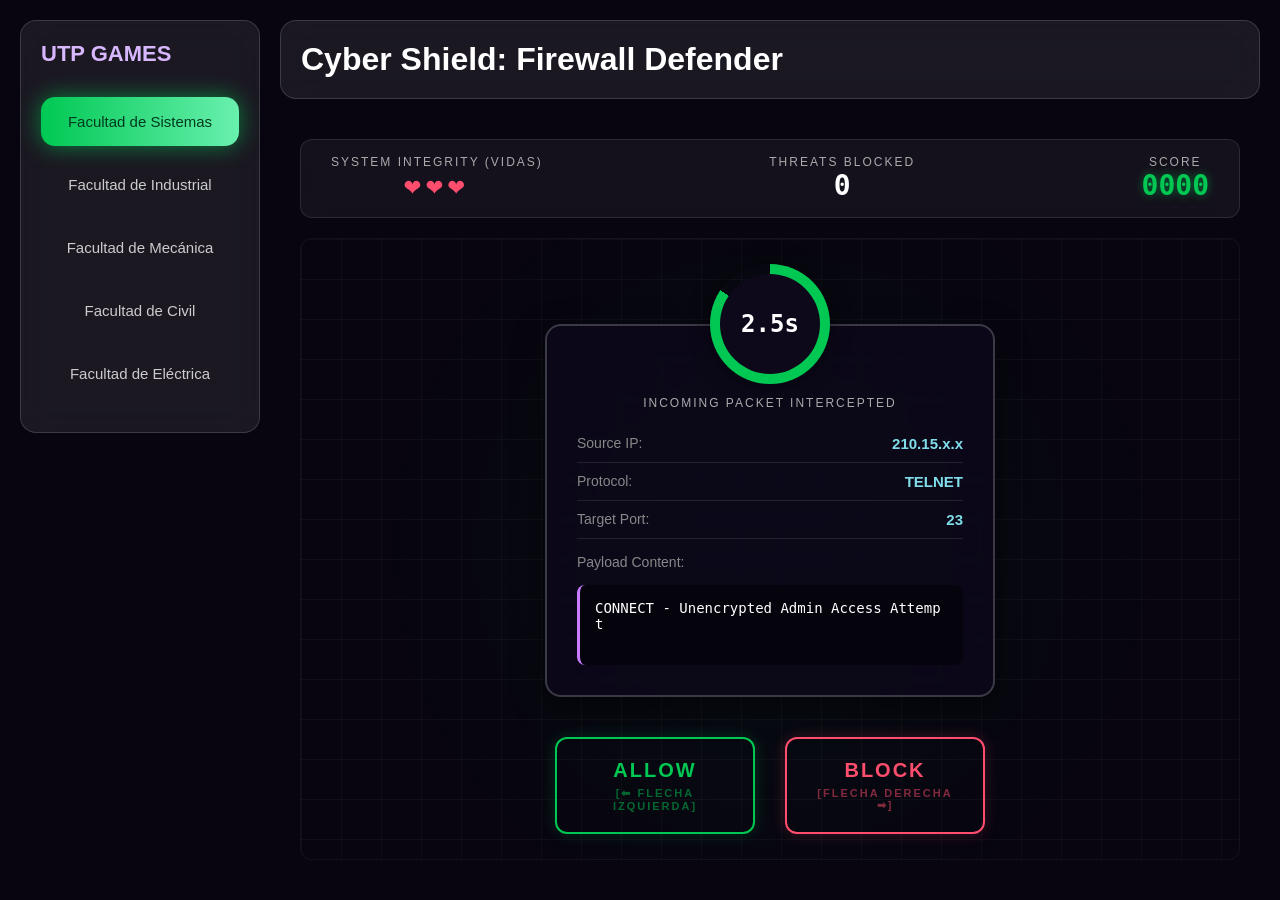
==== public/pages/sistemas/cyber_game.html @ 543fe192 "All 4 games functional." ====
<!doctype html>
<html lang="es">
  <head>
    <meta charset="UTF-8" />
    <title>Cyber Shield - UTP GAMES</title>
    <link rel="stylesheet" href="../../styles.css" />
    <script src="../../components/sidebar.js" defer></script>

    <style>
      /* Estructura Base */
      .app {
        display: flex;
        height: 100vh;
        width: 100vw;
        overflow: hidden;
        background: #080510;
      }

      .cyber-layout {
        display: flex;
        flex-direction: column;
        flex: 1;
        padding: 20px;
        gap: 20px;
        height: calc(100% - 85px);
      }

      /* Panel de Estadísticas Superior */
      .stats-panel {
        display: flex;
        justify-content: space-between;
        align-items: center;
        background: rgba(255, 255, 255, 0.05);
        border: 1px solid rgba(255, 255, 255, 0.1);
        border-radius: 12px;
        padding: 15px 30px;
        backdrop-filter: blur(10px);
      }

      .stat-box {
        text-align: center;
      }
      .stat-label {
        font-size: 12px;
        color: #aaa;
        text-transform: uppercase;
        letter-spacing: 2px;
      }
      .stat-value {
        font-size: 28px;
        font-weight: bold;
        font-family: "Consolas", monospace;
      }

      .lives {
        color: #ff4d6d;
        letter-spacing: 5px;
      }
      .score {
        color: #00c853;
        text-shadow: 0 0 10px rgba(0, 200, 83, 0.5);
      }

      /* Arena Central */
      .arena {
        flex: 1;
        display: flex;
        flex-direction: column;
        align-items: center;
        justify-content: center;
        background: radial-gradient(
          circle at center,
          rgba(0, 200, 83, 0.05) 0%,
          transparent 70%
        );
        border: 1px solid rgba(255, 255, 255, 0.05);
        border-radius: 12px;
        position: relative;
        overflow: hidden;
      }

      /* Líneas de red de fondo (decorativo) */
      .grid-bg {
        position: absolute;
        width: 100%;
        height: 100%;
        background-image:
          linear-gradient(rgba(255, 255, 255, 0.03) 1px, transparent 1px),
          linear-gradient(90deg, rgba(255, 255, 255, 0.03) 1px, transparent 1px);
        background-size: 40px 40px;
        z-index: 0;
      }

      /* Temporizador Circular */
      .timer-container {
        position: relative;
        width: 120px;
        height: 120px;
        border-radius: 50%;
        /* El conic-gradient se actualiza vía JS para el efecto de reloj */
        background: conic-gradient(#00c853 100%, transparent 0);
        display: flex;
        align-items: center;
        justify-content: center;
        margin-bottom: -60px; /* Superpone el temporizador con la tarjeta */
        z-index: 2;
        box-shadow: 0 0 20px rgba(0, 0, 0, 0.5);
      }
      .timer-inner {
        width: 100px;
        height: 100px;
        background: #0d081a;
        border-radius: 50%;
        display: flex;
        align-items: center;
        justify-content: center;
        font-size: 24px;
        font-weight: bold;
        color: #fff;
        font-family: "Consolas", monospace;
      }

      /* Tarjeta del Paquete de Datos */
      .packet-card {
        width: 450px;
        background: rgba(13, 8, 26, 0.9);
        border: 2px solid rgba(255, 255, 255, 0.2);
        border-radius: 16px;
        padding: 70px 30px 30px 30px; /* Padding top extra por el temporizador */
        z-index: 1;
        box-shadow: 0 10px 30px rgba(0, 0, 0, 0.5);
        backdrop-filter: blur(5px);
        transition: transform 0.1s;
      }

      .data-row {
        display: flex;
        justify-content: space-between;
        border-bottom: 1px solid rgba(255, 255, 255, 0.1);
        padding: 10px 0;
        font-family: "Consolas", monospace;
      }
      .data-label {
        color: #888;
        font-size: 14px;
      }
      .data-val {
        color: #80deea;
        font-weight: bold;
        font-size: 15px;
      }

      .payload-box {
        margin-top: 15px;
        background: rgba(0, 0, 0, 0.5);
        padding: 15px;
        border-radius: 8px;
        color: #fff;
        font-family: "Consolas", monospace;
        font-size: 14px;
        min-height: 80px;
        word-break: break-all;
        border-left: 3px solid #c77dff;
      }

      /* Controles (Botones Arcade) */
      .controls {
        display: flex;
        gap: 30px;
        margin-top: 40px;
        z-index: 2;
      }

      .action-btn {
        width: 200px;
        padding: 20px;
        font-size: 20px;
        font-weight: bold;
        border-radius: 12px;
        cursor: pointer;
        text-transform: uppercase;
        letter-spacing: 2px;
        transition: all 0.2s;
        border: 2px solid;
        background: transparent;
      }

      .btn-allow {
        border-color: #00c853;
        color: #00c853;
        box-shadow: 0 0 15px rgba(0, 200, 83, 0.2);
      }
      .btn-allow:hover,
      .btn-allow:active {
        background: rgba(0, 200, 83, 0.2);
        box-shadow: 0 0 30px rgba(0, 200, 83, 0.5);
        transform: translateY(-2px);
      }

      .btn-block {
        border-color: #ff4d6d;
        color: #ff4d6d;
        box-shadow: 0 0 15px rgba(255, 77, 109, 0.2);
      }
      .btn-block:hover,
      .btn-block:active {
        background: rgba(255, 77, 109, 0.2);
        box-shadow: 0 0 30px rgba(255, 77, 109, 0.5);
        transform: translateY(-2px);
      }

      .key-hint {
        font-size: 11px;
        opacity: 0.5;
        display: block;
        margin-top: 5px;
      }

      /* Efectos de Feedback */
      .flash-red {
        animation: flashRed 0.3s;
      }
      .flash-green {
        animation: flashGreen 0.3s;
      }

      @keyframes flashRed {
        0% {
          box-shadow: inset 0 0 100px rgba(255, 77, 109, 0.8);
        }
        100% {
          box-shadow: none;
        }
      }
      @keyframes flashGreen {
        0% {
          box-shadow: inset 0 0 100px rgba(0, 200, 83, 0.8);
        }
        100% {
          box-shadow: none;
        }
      }
    </style>
  </head>
  <body>
    <div class="background"></div>
    <div class="app">
      <app-sidebar></app-sidebar>

      <main class="content">
        <header class="header glass">
          <h1>Cyber Shield: Firewall Defender</h1>
        </header>

        <div class="cyber-layout">
          <div class="stats-panel">
            <div class="stat-box">
              <div class="stat-label">System Integrity (Vidas)</div>
              <div class="stat-value lives" id="ui-lives">❤️❤️❤️</div>
            </div>
            <div class="stat-box">
              <div class="stat-label">Threats Blocked</div>
              <div class="stat-value" id="ui-streak" style="color: #fff">0</div>
            </div>
            <div class="stat-box">
              <div class="stat-label">Score</div>
              <div class="stat-value score" id="ui-score">0000</div>
            </div>
          </div>

          <div class="arena" id="game-arena">
            <div class="grid-bg"></div>

            <div class="timer-container" id="timer-ring">
              <div class="timer-inner" id="timer-text">3.0s</div>
            </div>

            <div class="packet-card" id="packet-card">
              <div
                style="
                  text-align: center;
                  color: #aaa;
                  font-size: 12px;
                  margin-bottom: 15px;
                  letter-spacing: 2px;
                "
              >
                INCOMING PACKET INTERCEPTED
              </div>

              <div class="data-row">
                <span class="data-label">Source IP:</span>
                <span class="data-val" id="pkt-ip">...</span>
              </div>
              <div class="data-row">
                <span class="data-label">Protocol:</span>
                <span class="data-val" id="pkt-protocol">...</span>
              </div>
              <div class="data-row">
                <span class="data-label">Target Port:</span>
                <span class="data-val" id="pkt-port">...</span>
              </div>

              <div class="data-label" style="margin-top: 15px">
                Payload Content:
              </div>
              <div class="payload-box" id="pkt-payload">
                Waiting for network traffic...
              </div>
            </div>

            <div class="controls">
              <button
                class="action-btn btn-allow"
                onclick="handleDecision(false)"
              >
                ALLOW
                <span class="key-hint">[⬅ Flecha Izquierda]</span>
              </button>
              <button
                class="action-btn btn-block"
                onclick="handleDecision(true)"
              >
                BLOCK
                <span class="key-hint">[Flecha Derecha ➡]</span>
              </button>
            </div>
          </div>
        </div>
      </main>
    </div>

    <script src="../../js/packet_database.js"></script>
    <script src="../../js/cyber_game.js"></script>
  </body>
</html>
---- public/styles.css ----
/* Reset */
* {
  margin: 0;
  padding: 0;
  box-sizing: border-box;
  font-family: "Segoe UI", sans-serif;
}

body {
  height: 100%;
  background: #0b0616;
  color: #ffffff;
  overflow: hidden;
}

/* Background gradient */
.background {
  position: fixed;
  inset: 0;
  background:
    radial-gradient(circle at top left, #7f3cff55, transparent 40%),
    radial-gradient(circle at bottom right, #c77dff33, transparent 40%);
  z-index: -1;
}

/* App layout */
.app {
  display: flex;
  height: 100vh;
  width: 100%;
  padding: 20px;
  gap: 20px;
}

/* Glass effect */
.glass {
  background: rgba(255, 255, 255, 0.08);
  backdrop-filter: blur(16px);
  -webkit-backdrop-filter: blur(16px);
  border-radius: 16px;
  border: 1px solid rgba(255, 255, 255, 0.15);
}

/* Sidebar */
.sidebar {
  width: 240px;
  padding: 20px;
}

.logo {
  margin-bottom: 30px;
  font-size: 22px;
  color: #d7b8ff;
}

.nav-btn {
  width: 100%;
  background: transparent;
  border: none;
  color: #ccc;

  /* Espaciado interno (botón más alto) */
  padding: 16px 12px;

  /* Separación entre botones */
  margin-bottom: 14px;

  /* Centrado del texto */
  display: flex;
  align-items: center;
  justify-content: center;
  text-align: center;

  border-radius: 14px;
  cursor: pointer;
  transition: all 0.3s ease;
  font-size: 15px;
  font-weight: 500;
}
.nav-btn:hover,
.nav-btn.active {
  background: linear-gradient(90deg, #7f3cff, #c77dff);
  color: #fff;
}

/* Content */
.content {
  flex: 1;
  display: flex;
  flex-direction: column;
  gap: 20px;
}

/* Header */
.header {
  display: flex;
  justify-content: space-between;
  align-items: center;
  padding: 20px;
}

.filters {
  display: flex;
  gap: 10px;
}

.chip {
  padding: 8px 14px;
  border-radius: 20px;
  border: 1px solid #ffffff33;
  background: transparent;
  color: #fff;
  cursor: pointer;
}

.chip.active {
  background: linear-gradient(90deg, #7f3cff, #c77dff);
}

/* Cards */
.cards {
  display: grid;
  grid-template-columns: repeat(3, 1fr);
  gap: 20px;
}

.card {
  padding: 20px;
}

.big-number {
  font-size: 36px;
  font-weight: bold;
  margin-top: 10px;
  color: #d7b8ff;
}

/* Grid panels */
.grid {
  display: grid;
  grid-template-columns: 2fr 1fr;
  gap: 20px;
}

.panel {
  padding: 20px;
}

/* Fake chart */
.fake-chart {
  margin-top: 20px;
  height: 160px;
  border-radius: 12px;
  background: linear-gradient(180deg, #7f3cff, transparent);
}

/* Stats */
.stats {
  list-style: none;
  margin-top: 20px;
}

.stats li {
  margin-bottom: 10px;
  display: flex;
  align-items: center;
  gap: 10px;
}

.dot {
  width: 10px;
  height: 10px;
  border-radius: 50%;
}

.positive {
  background: #7f3cff;
}
.neutral {
  background: #aaa;
}
.negative {
  background: #ff4d6d;
}

/* ============================= */
/* FACULTADES UTP – GRADIENTES */
/* ============================= */

/* Sistemas – Verde */
.nav-btn.sistemas.active,
.nav-btn.sistemas:hover {
  background: linear-gradient(90deg, #00c853, #69f0ae);
  color: #003b1f;
  box-shadow: 0 0 22px rgba(0, 200, 83, 0.6);
}

/* Industrial – Amarillo */
.nav-btn.industrial.active,
.nav-btn.industrial:hover {
  background: linear-gradient(90deg, #ffd600, #fff176);
  color: #3d3000;
  box-shadow: 0 0 22px rgba(255, 214, 0, 0.6);
}

/* Mecánica – Rojo */
.nav-btn.mecanica.active,
.nav-btn.mecanica:hover {
  background: linear-gradient(90deg, #d32f2f, #ff8a80);
  color: #ffffff;
  box-shadow: 0 0 22px rgba(211, 47, 47, 0.6);
}

/* Civil – Morado */
.nav-btn.civil.active,
.nav-btn.civil:hover {
  background: linear-gradient(90deg, #7b1fa2, #ce93d8);
  color: #ffffff;
  box-shadow: 0 0 22px rgba(123, 31, 162, 0.6);
}

/* Eléctrica – Celeste */
.nav-btn.electrica.active,
.nav-btn.electrica:hover {
  background: linear-gradient(90deg, #00bcd4, #80deea);
  color: #00363a;
  box-shadow: 0 0 22px rgba(0, 188, 212, 0.6);
}

/* ============================= */
/* CARDS CON COLOR POR FACULTAD */
/* ============================= */

.card {
  transition: all 0.3s ease;
}

/* SISTEMAS – Verde */
.card.sistemas:hover {
  border: 1px solid #00c853;
  box-shadow: 0 0 25px rgba(0, 200, 83, 0.5);
  background: linear-gradient(
    135deg,
    rgba(0, 200, 83, 0.18),
    rgba(255, 255, 255, 0.05)
  );
}

/* INDUSTRIAL – Amarillo */
.card.industrial:hover {
  border: 1px solid #ffd600;
  box-shadow: 0 0 25px rgba(255, 214, 0, 0.5);
  background: linear-gradient(
    135deg,
    rgba(255, 214, 0, 0.18),
    rgba(255, 255, 255, 0.05)
  );
}

/* MECÁNICA – Rojo */
.card.mecanica:hover {
  border: 1px solid #d32f2f;
  box-shadow: 0 0 25px rgba(211, 47, 47, 0.5);
  background: linear-gradient(
    135deg,
    rgba(211, 47, 47, 0.18),
    rgba(255, 255, 255, 0.05)
  );
}

/* CIVIL – Morado */
.card.civil:hover {
  border: 1px solid #7b1fa2;
  box-shadow: 0 0 25px rgba(123, 31, 162, 0.5);
  background: linear-gradient(
    135deg,
    rgba(123, 31, 162, 0.18),
    rgba(255, 255, 255, 0.05)
  );
}

/* ELÉCTRICA – Celeste */
.card.electrica:hover {
  border: 1px solid #00bcd4;
  box-shadow: 0 0 25px rgba(0, 188, 212, 0.5);
  background: linear-gradient(
    135deg,
    rgba(0, 188, 212, 0.18),
    rgba(255, 255, 255, 0.05)
  );
}

/* ============================= */
/* MODAL POPUP */
/* ============================= */

.modal {
  position: fixed;
  inset: 0;
  background: rgba(0, 0, 0, 0.55);
  display: flex;
  align-items: center;
  justify-content: center;
  z-index: 1000;
}

.modal.hidden {
  display: none;
}

.modal-content {
  width: 420px;
  padding: 24px;
  border-radius: 18px;
  text-align: center;
}

.modal-content h2 {
  margin-bottom: 12px;
}

.modal-content p {
  margin-bottom: 20px;
  opacity: 0.85;
}

.modal-actions {
  display: flex;
  gap: 12px;
  justify-content: center;
}

.close-btn {
  padding: 10px 16px;
  border-radius: 10px;
  border: none;
  cursor: pointer;
  background: rgba(255, 255, 255, 0.15);
  color: #fff;
}

.close-btn:hover {
  background: rgba(255, 255, 255, 0.25);
}

/* SISTEMAS */
.modal-content.sistemas #start-game {
  background: linear-gradient(90deg, #00c853, #69f0ae);
  box-shadow: 0 0 20px rgba(0, 200, 83, 0.7);
}

/* INDUSTRIAL */
.modal-content.industrial #start-game {
  background: linear-gradient(90deg, #ffd600, #fff176);
  color: #333;
}

/* MECÁNICA */
.modal-content.mecanica #start-game {
  background: linear-gradient(90deg, #d32f2f, #ff8a80);
}

/* CIVIL */
.modal-content.civil #start-game {
  background: linear-gradient(90deg, #7b1fa2, #ce93d8);
}

/* ELÉCTRICA */
.modal-content.electrica #start-game {
  background: linear-gradient(90deg, #00bcd4, #80deea);
  color: #00363a;
}

/* ============================= */
/* BOTÓN ABRIR (CARDS) */
/* ============================= */

.play-btn {
  margin-top: 14px;
  padding: 12px 18px;
  border-radius: 14px;
  border: none;
  cursor: pointer;

  font-size: 14px;
  font-weight: 600;
  letter-spacing: 0.5px;

  background: rgba(255, 255, 255, 0.15);
  color: #ffffff;

  backdrop-filter: blur(6px);
  transition: all 0.3s ease;
}

.play-btn:hover {
  transform: translateY(-2px) scale(1.03);
  background: rgba(255, 255, 255, 0.25);
}

/* ============================= */
/* BOTÓN CERRAR */
/* ============================= */

.close-btn {
  padding: 12px 18px;
  border-radius: 14px;
  border: none;
  cursor: pointer;

  background: rgba(255, 255, 255, 0.12);
  color: #ffffff;

  backdrop-filter: blur(6px);
  transition: all 0.3s ease;
}

.close-btn:hover {
  background: rgba(255, 255, 255, 0.25);
}

.data-inspector {
  margin-top: 20px;
  padding: 15px;
  background: rgba(0, 0, 0, 0.3);
  border-radius: 10px;
  border: 1px solid rgba(255, 255, 255, 0.1);
  box-shadow: inset 0 0 10px rgba(0, 0, 0, 0.5);
}

.data-inspector h4 {
  font-size: 12px;
  text-transform: uppercase;
  letter-spacing: 1px;
  margin-bottom: 8px;
  color: rgba(255, 255, 255, 0.6);
}

#input-preview {
  font-family: "Consolas", "Monaco", monospace;
  font-size: 15px;
  color: #80deea; /* Color cian neón */
  margin: 0;
  white-space: pre-wrap;
  word-break: break-all;
}

.instructions-panel {
  display: flex;
  flex-direction: column;
  gap: 15px;
  overflow-y: auto;
  /* Agrega este padding para darle "aire" a los bordes */
  padding: 25px !important;
  box-sizing: border-box; /* Asegura que el padding no rompa el ancho */
}

/* Y para separar un poco los títulos específicos si lo necesitas: */
.instructions-panel h3,
.instructions-panel h4 {
  margin-top: 0;
  margin-bottom: 5px;
}
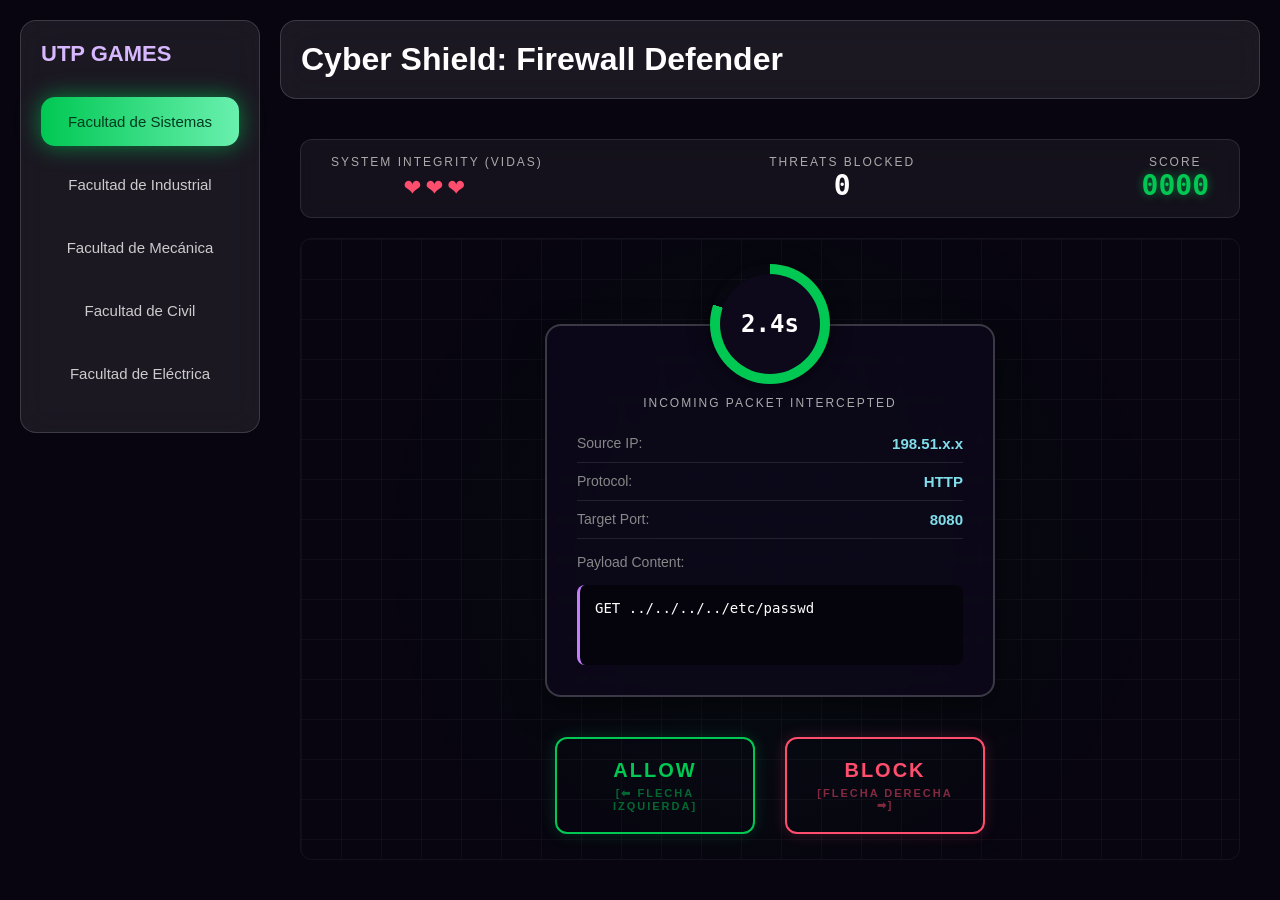
==== commit 7f07fa19: "sistemas de puntuacion agregado" ====
--- a/public/pages/sistemas/cyber_game.html
+++ b/public/pages/sistemas/cyber_game.html
@@ -329,7 +329,7 @@
         </div>
       </main>
     </div>
-
+    <script src="../../js/utils.js"></script>
     <script src="../../js/packet_database.js"></script>
     <script src="../../js/cyber_game.js"></script>
   </body>
